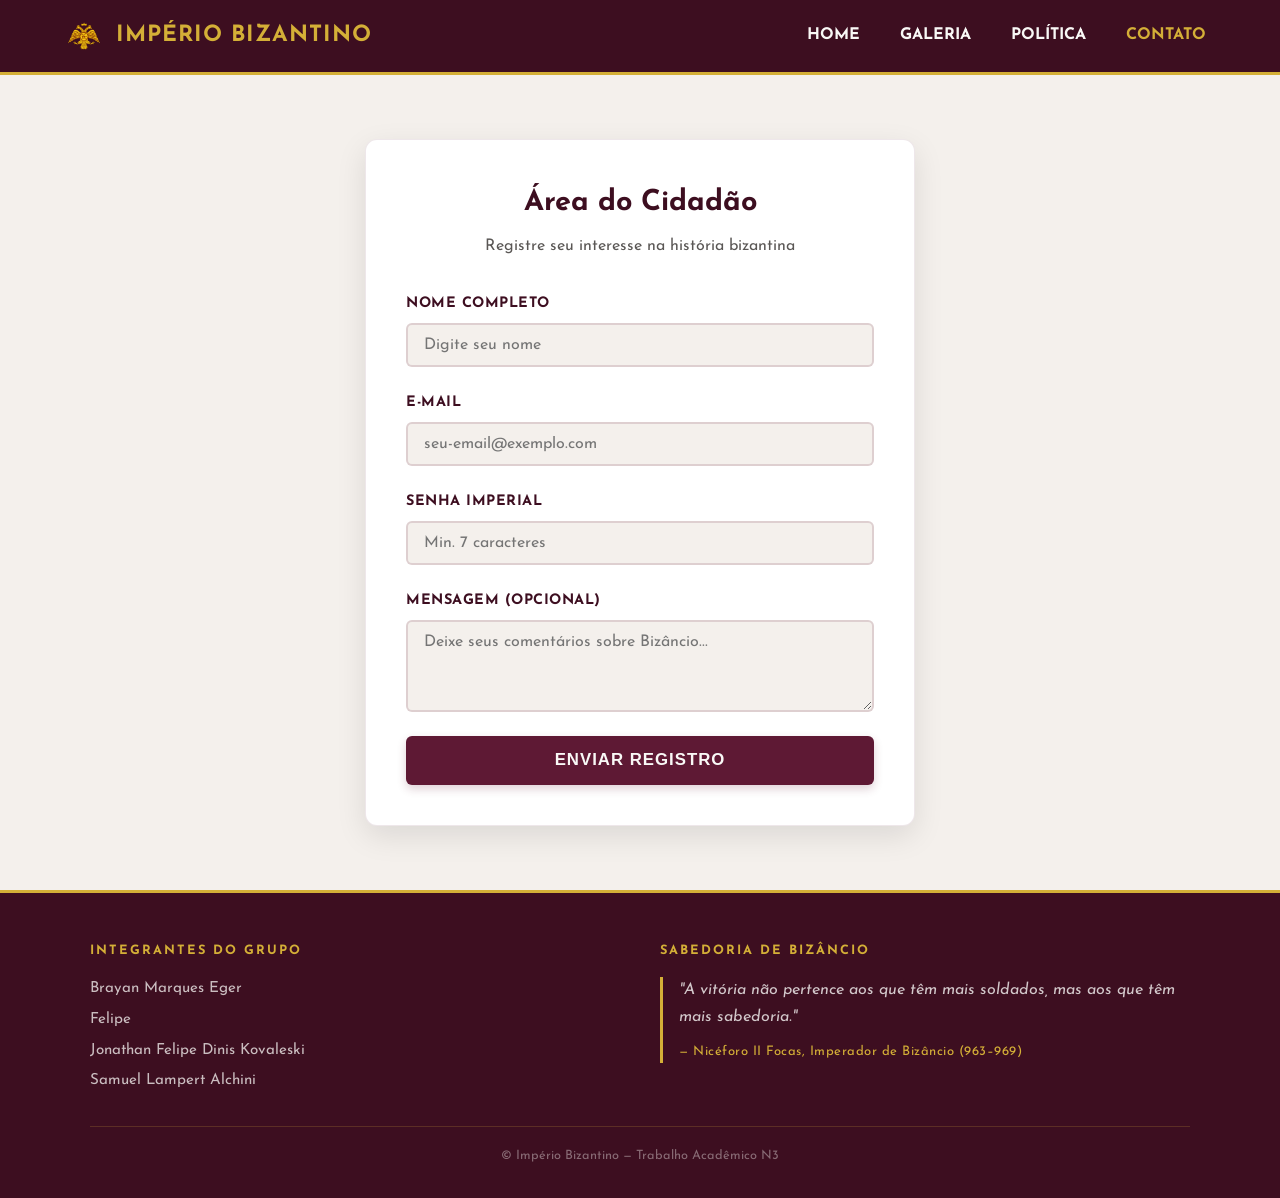
==== byzantinedev/contato.html @ b1e902a7 "First Commit Criação da arquitetura e esqueleto do projeto." ====
<!DOCTYPE html>
<html lang="pt-br">
<head>
    <meta charset="UTF-8">
    <meta name="description" content="Registre seu interesse na história do Império Bizantino e envie uma mensagem.">
    <meta name="viewport" content="width=device-width, initial-scale=1.0">
    <link rel="stylesheet" href="styles.css">
    <link rel="preconnect" href="https://fonts.googleapis.com">
    <link rel="preconnect" href="https://fonts.gstatic.com" crossorigin>
    <link href="https://fonts.googleapis.com/css2?family=Josefin+Sans:wght@400;500;700&display=swap" rel="stylesheet">
    <title>Império Bizantino - Contato</title>
</head>
<body>
    <header>
        <a href="index.html" class="logo">
            <img src="img/ByzantineEagle.png" alt="Águia Bizantina"> 
            <h1>Império Bizantino</h1>
        </a>
        <nav>
            <a href="index.html">Home</a>
            <a href="galeria.html">Galeria</a>
            <a href="politica.html">Política</a>
            <a href="contato.html" class="active">Contato</a>
        </nav>
        <button class="hamburger" id="hamburger" aria-label="Abrir menu" aria-expanded="false">
          <span></span><span></span><span></span>
        </button>
    </header>

    <main class="contato-container">
        <section class="contato-card">
            <h2 class="contato-card__title">Área do Cidadão</h2>
            <p class="contato-card__subtitle">Registre seu interesse na história bizantina</p>
            
            <form id="contactForm" novalidate>
                <div class="form-group">
                    <label for="name" class="form-label">Nome Completo</label>
                    <input type="text" id="name" class="form-input" placeholder="Digite seu nome" required>
                    <span id="nameError" class="form-error">O nome deve conter pelo menos 3 caracteres.</span>
                </div>
                
                <div class="form-group">
                    <label for="email" class="form-label">E-mail</label>
                    <input type="email" id="email" class="form-input" placeholder="seu-email@exemplo.com" required>
                    <span id="emailError" class="form-error">Digite um formato de e-mail válido.</span>
                </div>

                <div class="form-group">
                    <label for="password" class="form-label">Senha Imperial</label>
                    <input type="password" id="password" class="form-input" placeholder="Min. 7 caracteres" required>
                    <span id="passwordError" class="form-error">A senha deve ter mais de 6 caracteres.</span>
                </div>

                <div class="form-group">
                    <label for="message" class="form-label">Mensagem (Opcional)</label>
                    <textarea id="message" class="form-input" rows="4" placeholder="Deixe seus comentários sobre Bizâncio..."></textarea>
                </div>

                <button type="submit" class="btn-submit">Enviar Registro</button>
            </form>
        </section>
    </main>

    <!-- Success Modal Overlay -->
    <div id="feedbackOverlay" class="feedback-overlay">
        <div class="feedback-card">
            <div class="feedback-icon">✓</div>
            <h3 class="feedback-title">Registro Concluído!</h3>
            <p class="feedback-message">Sua mensagem foi enviada e seu registro no Império de Bizâncio foi simulado com sucesso. Bem-vindo à corte imperial!</p>
            <button id="closeFeedback" class="btn btn--primary">Continuar Navegando</button>
        </div>
    </div>

    <script>
        document.getElementById('contactForm').addEventListener('submit', function(event) {
            event.preventDefault();
            
            // Elements
            const nameInput = document.getElementById('name');
            const emailInput = document.getElementById('email');
            const passwordInput = document.getElementById('password');
            
            const nameError = document.getElementById('nameError');
            const emailError = document.getElementById('emailError');
            const passwordError = document.getElementById('passwordError');
            
            let isValid = true;
            
            // Clean active errors
            nameError.classList.remove('active');
            emailError.classList.remove('active');
            passwordError.classList.remove('active');
            
            // Validate Name
            if (nameInput.value.trim().length < 3) {
                nameError.classList.add('active');
                isValid = false;
            }
            
            // Validate Email with Regex
            const emailRegex = /^[^\s@]+@[^\s@]+\.[^\s@]+$/;
            if (!emailRegex.test(emailInput.value.trim())) {
                emailError.classList.add('active');
                isValid = false;
            }
            
            // Validate Password (must contain more than 6 characters/digits)
            if (passwordInput.value.length <= 6) {
                passwordError.classList.add('active');
                isValid = false;
            }
            
            if (isValid) {
                // Show Success Modal
                const overlay = document.getElementById('feedbackOverlay');
                overlay.style.display = 'flex';
                // Trigger reflow for transition
                overlay.offsetHeight;
                overlay.classList.add('active');
                
                // Clear Form
                document.getElementById('contactForm').reset();
            }
        });

        // Close Modal
        document.getElementById('closeFeedback').addEventListener('click', function() {
            const overlay = document.getElementById('feedbackOverlay');
            overlay.classList.remove('active');
            setTimeout(() => {
                overlay.style.display = 'none';
            }, 400); // matches the CSS transition length
        });
    </script>
  <footer>
    <div class="footer-inner">
      <div class="footer-section">
        <h3 class="footer-section__title">Integrantes do Grupo</h3>
        <ul class="footer-names">
          <li>Brayan Marques Eger</li>
          <li>Felipe</li>
          <li>Jonathan Felipe Dinis Kovaleski</li>
          <li>Samuel Lampert Alchini</li>
        </ul>
      </div>
      <div class="footer-section">
        <h3 class="footer-section__title">Sabedoria de Bizâncio</h3>
        <blockquote class="footer-quote">
          "A vitória não pertence aos que têm mais soldados, mas aos que têm mais sabedoria."
          <cite>— Nicéforo II Focas, Imperador de Bizâncio (963–969)</cite>
        </blockquote>
      </div>
    </div>
    <p class="footer-bottom">© Império Bizantino — Trabalho Acadêmico N3</p>
  </footer>
  <script>
    const hamburger = document.getElementById("hamburger");
    const nav = document.querySelector("header nav");
    hamburger.addEventListener("click", () => {
      const isOpen = nav.classList.toggle("open");
      hamburger.classList.toggle("open", isOpen);
      hamburger.setAttribute("aria-expanded", isOpen);
    });
    nav.querySelectorAll("a").forEach(link => {
      link.addEventListener("click", () => {
        nav.classList.remove("open");
        hamburger.classList.remove("open");
        hamburger.setAttribute("aria-expanded", "false");
      });
    });
  </script>
</body>
</html>
---- byzantinedev/styles.css ----
:root {
  --color-primary: #5E1934; 
  --color-primary-light: #832A4D;
  --color-primary-dark: #3D0E20;
  --color-accent: #D4AF37;
  --color-accent-light: #E5C768;
  --color-secondary: #1F305E;
  --color-terracotta: #A23A36;
  --bg-primary: #F4F0EC; 
  --bg-surface: #FFFFFF;
  --bg-dark: #1A181C;
  --text-primary: #2C2A29;
  --text-secondary: #5A5755;
  --text-inverse: #F9F8F6;
}

/* Reset & Base Styles */
* {
  box-sizing: border-box;
  margin: 0;
  padding: 0;
}

body {
  font-family: 'Josefin Sans', sans-serif;
  background-color: var(--bg-primary);
  color: var(--text-primary);
  line-height: 1.6;
  min-height: 100vh;
  display: flex;
  flex-direction: column;
}

/* Header & Navigation */
header {
  background-color: var(--color-primary-dark);
  border-bottom: 3px solid var(--color-accent);
  display: flex;
  justify-content: space-between;
  align-items: center;
  padding: 1rem 5%;
  position: sticky;
  top: 0;
  z-index: 1000;
}

header .logo {
  display: flex;
  align-items: center;
  gap: 12px;
  text-decoration: none;
  color: var(--color-accent);
}

header .logo img {
  width: 40px;
  height: 40px;
}

header .logo h1 {
  font-size: 1.4rem;
  font-weight: 700;
  text-transform: uppercase;
  letter-spacing: 1px;
}

header nav {
  display: flex;
  gap: 20px;
}

header nav a {
  color: var(--text-inverse);
  text-decoration: none;
  font-size: 1rem;
  font-weight: 700;
  text-transform: uppercase;
  padding: 5px 10px;
  transition: color 0.2s ease;
}

header nav a:hover, header nav a.active {
  color: var(--color-accent);
}

@media (max-width: 600px) {
  header {
    flex-direction: column;
    gap: 15px;
    padding: 1rem;
  }
}


/* Buttons */
.btn {
  display: inline-block;
  text-decoration: none;
  font-size: 1rem;
  font-weight: 700;
  text-transform: uppercase;
  letter-spacing: 1px;
  padding: 0.8rem 1.8rem;
  border-radius: 4px;
  transition: all 0.3s ease;
  cursor: pointer;
}

.btn--primary {
  background-color: var(--color-accent);
  color: var(--color-primary-dark);
  border: 2px solid var(--color-accent);
}

.btn--primary:hover {
  background-color: var(--color-accent-light);
  border-color: var(--color-accent-light);
  transform: translateY(-2px);
  box-shadow: 0 5px 15px rgba(212, 175, 55, 0.4);
}

.btn--outline {
  background-color: transparent;
  color: var(--color-accent);
  border: 2px solid var(--color-accent);
}

.btn--outline:hover {
  background-color: var(--color-accent);
  color: var(--color-primary-dark);
  transform: translateY(-2px);
  box-shadow: 0 5px 15px rgba(212, 175, 55, 0.3);
}

@media (max-width: 768px) {
  .hero {
    padding: 2rem 1.5rem;
  }
  .hero__title {
    font-size: 2.2rem;
  }
  .hero__desc {
    font-size: 1rem;
  }
}

/* Contact Section & Form Styling */
.contato-container {
  flex: 1;
  display: flex;
  align-items: center;
  justify-content: center;
  padding: 4rem 2rem;
  background-color: var(--bg-primary);
}

.contato-card {
  background-color: var(--bg-surface);
  border-radius: 12px;
  box-shadow: 0 10px 30px rgba(0, 0, 0, 0.1);
  border: 1px solid rgba(94, 25, 52, 0.1);
  width: 100%;
  max-width: 550px;
  padding: 2.5rem;
}

.contato-card__title {
  color: var(--color-primary-dark);
  font-size: 1.8rem;
  margin-bottom: 0.5rem;
  text-align: center;
  font-weight: 700;
}

.contato-card__subtitle {
  color: var(--text-secondary);
  text-align: center;
  margin-bottom: 2rem;
  font-size: 1rem;
}

.form-group {
  margin-bottom: 1.5rem;
  display: flex;
  flex-direction: column;
  gap: 0.5rem;
}

.form-label {
  font-size: 0.9rem;
  font-weight: 700;
  color: var(--color-primary-dark);
  text-transform: uppercase;
  letter-spacing: 0.5px;
}

.form-input {
  font-family: inherit;
  font-size: 1rem;
  padding: 0.75rem 1rem;
  border: 2px solid rgba(94, 25, 52, 0.15);
  border-radius: 6px;
  background-color: var(--bg-primary);
  color: var(--text-primary);
  transition: all 0.3s ease;
}

.form-input:focus {
  outline: none;
  border-color: var(--color-accent);
  background-color: var(--bg-surface);
  box-shadow: 0 0 0 4px rgba(212, 175, 55, 0.15);
}

.form-error {
  color: var(--color-terracotta);
  font-size: 0.85rem;
  font-weight: 500;
  display: none;
  margin-top: 0.25rem;
}

.form-error.active {
  display: block;
}

.btn-submit {
  width: 100%;
  padding: 0.9rem;
  font-size: 1.05rem;
  background-color: var(--color-primary);
  color: var(--text-inverse);
  border: none;
  border-radius: 6px;
  cursor: pointer;
  font-weight: 700;
  text-transform: uppercase;
  letter-spacing: 1px;
  transition: all 0.3s ease;
  box-shadow: 0 4px 10px rgba(94, 25, 52, 0.2);
}

.btn-submit:hover {
  background-color: var(--color-primary-light);
  transform: translateY(-2px);
  box-shadow: 0 6px 15px rgba(94, 25, 52, 0.3);
}

/* Success Modal / Feedback Overlay */
.feedback-overlay {
  position: fixed;
  top: 0;
  left: 0;
  width: 100%;
  height: 100%;
  background-color: rgba(26, 24, 28, 0.85);
  backdrop-filter: blur(8px);
  display: none;
  align-items: center;
  justify-content: center;
  z-index: 2000;
  opacity: 0;
  transition: opacity 0.4s ease;
}

.feedback-overlay.active {
  display: flex;
  opacity: 1;
}

.feedback-card {
  background-color: var(--bg-surface);
  border-radius: 12px;
  padding: 3rem 2rem;
  max-width: 450px;
  width: 90%;
  text-align: center;
  box-shadow: 0 20px 50px rgba(0, 0, 0, 0.3);
  border: 2px solid var(--color-accent);
  transform: scale(0.8);
  transition: transform 0.4s cubic-bezier(0.175, 0.885, 0.32, 1.275);
}

.feedback-overlay.active .feedback-card {
  transform: scale(1);
}

.feedback-icon {
  width: 70px;
  height: 70px;
  margin: 0 auto 1.5rem;
  background-color: rgba(212, 175, 55, 0.1);
  border-radius: 50%;
  display: flex;
  align-items: center;
  justify-content: center;
  color: var(--color-accent);
  font-size: 2.2rem;
  border: 2px solid var(--color-accent);
}

.feedback-title {
  color: var(--color-primary-dark);
  font-size: 1.8rem;
  margin-bottom: 1rem;
  font-weight: 700;
}

.feedback-message {
  color: var(--text-secondary);
  font-size: 1.05rem;
  margin-bottom: 2rem;
  line-height: 1.6;
}



/* ===== HAMBURGER MENU ===== */
.hamburger {
  display: none;
  flex-direction: column;
  justify-content: center;
  gap: 5px;
  background: none;
  border: none;
  cursor: pointer;
  padding: 6px;
  z-index: 1100;
}

.hamburger span {
  display: block;
  width: 26px;
  height: 2px;
  background-color: var(--color-accent);
  border-radius: 2px;
  transition: transform 0.35s ease, opacity 0.25s ease;
  transform-origin: center;
}

.hamburger.open span:nth-child(1) {
  transform: translateY(7px) rotate(45deg);
}
.hamburger.open span:nth-child(2) {
  opacity: 0;
  transform: scaleX(0);
}
.hamburger.open span:nth-child(3) {
  transform: translateY(-7px) rotate(-45deg);
}

@media (max-width: 700px) {
  .hamburger {
    display: flex;
  }

  header nav {
    display: none;
    position: fixed;
    top: 0;
    left: 0;
    width: 100%;
    height: 100vh;
    background-color: var(--color-primary-dark);
    flex-direction: column;
    align-items: center;
    justify-content: center;
    gap: 0;
    z-index: 1000;
  }

  header nav.open {
    display: flex;
  }

  header nav a {
    opacity: 0;
    transform: translateX(-40px);
    font-size: 1.6rem;
    padding: 1.2rem 2rem;
    width: 100%;
    text-align: center;
    border-bottom: 1px solid rgba(212, 175, 55, 0.15);
    transition: color 0.2s ease;
  }

  header nav.open a:nth-child(1) { animation: slideIn 0.35s 0.05s forwards; }
  header nav.open a:nth-child(2) { animation: slideIn 0.35s 0.15s forwards; }
  header nav.open a:nth-child(3) { animation: slideIn 0.35s 0.25s forwards; }
  header nav.open a:nth-child(4) { animation: slideIn 0.35s 0.35s forwards; }
}

@keyframes slideIn {
  to {
    opacity: 1;
    transform: translateX(0);
  }
}

/* ===== FOOTER ===== */
footer {
  background-color: var(--color-primary-dark);
  border-top: 3px solid var(--color-accent);
  color: var(--text-inverse);
  padding: 3rem 5% 2rem;
  margin-top: auto;
}

.footer-inner {
  max-width: 1100px;
  margin: 0 auto;
  display: grid;
  grid-template-columns: 1fr 1fr;
  gap: 2.5rem;
}

.footer-section__title {
  color: var(--color-accent);
  font-size: 0.8rem;
  font-weight: 700;
  text-transform: uppercase;
  letter-spacing: 2px;
  margin-bottom: 1rem;
}

.footer-names {
  list-style: none;
  display: flex;
  flex-direction: column;
  gap: 0.4rem;
}

.footer-names li {
  font-size: 0.95rem;
  color: rgba(249, 248, 246, 0.75);
}

.footer-quote {
  font-size: 1rem;
  line-height: 1.7;
  color: rgba(249, 248, 246, 0.8);
  font-style: italic;
  border-left: 3px solid var(--color-accent);
  padding-left: 1rem;
}

.footer-quote cite {
  display: block;
  margin-top: 0.6rem;
  font-style: normal;
  font-size: 0.82rem;
  color: var(--color-accent);
  letter-spacing: 0.5px;
}

.footer-bottom {
  max-width: 1100px;
  margin: 2rem auto 0;
  padding-top: 1.2rem;
  border-top: 1px solid rgba(212, 175, 55, 0.2);
  text-align: center;
  font-size: 0.8rem;
  color: rgba(249, 248, 246, 0.4);
}

@media (max-width: 600px) {
  .footer-inner {
    grid-template-columns: 1fr;
    gap: 2rem;
  }
}
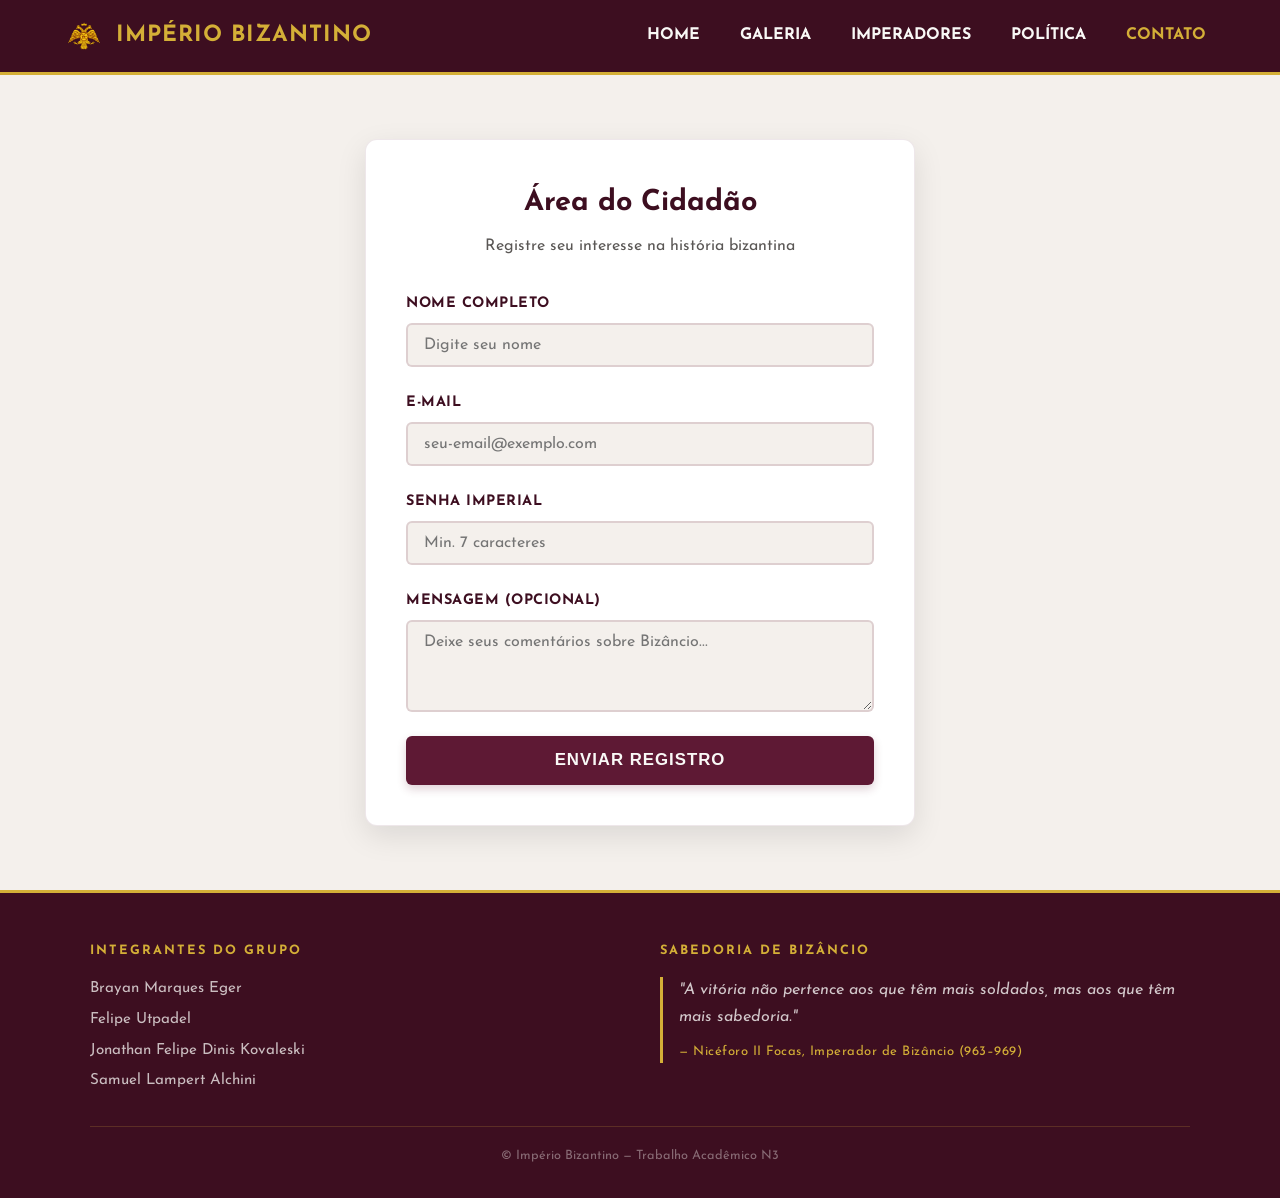
==== commit b0e5db92: "criação dos imperadores e alteração no footer com o nome do felipe" ====
--- a/byzantinedev/contato.html
+++ b/byzantinedev/contato.html
@@ -19,6 +19,7 @@
         <nav>
             <a href="index.html">Home</a>
             <a href="galeria.html">Galeria</a>
+            <a href="imperadores.html">Imperadores</a>
             <a href="politica.html">Política</a>
             <a href="contato.html" class="active">Contato</a>
         </nav>
@@ -61,7 +62,7 @@
         </section>
     </main>
 
-    <!-- Success Modal Overlay -->
+    
     <div id="feedbackOverlay" class="feedback-overlay">
         <div class="feedback-card">
             <div class="feedback-icon">✓</div>
@@ -75,7 +76,7 @@
         document.getElementById('contactForm').addEventListener('submit', function(event) {
             event.preventDefault();
             
-            // Elements
+            
             const nameInput = document.getElementById('name');
             const emailInput = document.getElementById('email');
             const passwordInput = document.getElementById('password');
@@ -86,50 +87,50 @@
             
             let isValid = true;
             
-            // Clean active errors
+            
             nameError.classList.remove('active');
             emailError.classList.remove('active');
             passwordError.classList.remove('active');
             
-            // Validate Name
+            
             if (nameInput.value.trim().length < 3) {
                 nameError.classList.add('active');
                 isValid = false;
             }
             
-            // Validate Email with Regex
+            
             const emailRegex = /^[^\s@]+@[^\s@]+\.[^\s@]+$/;
             if (!emailRegex.test(emailInput.value.trim())) {
                 emailError.classList.add('active');
                 isValid = false;
             }
             
-            // Validate Password (must contain more than 6 characters/digits)
+            
             if (passwordInput.value.length <= 6) {
                 passwordError.classList.add('active');
                 isValid = false;
             }
             
             if (isValid) {
-                // Show Success Modal
+                
                 const overlay = document.getElementById('feedbackOverlay');
                 overlay.style.display = 'flex';
-                // Trigger reflow for transition
+                
                 overlay.offsetHeight;
                 overlay.classList.add('active');
                 
-                // Clear Form
+                
                 document.getElementById('contactForm').reset();
             }
         });
 
-        // Close Modal
+        
         document.getElementById('closeFeedback').addEventListener('click', function() {
             const overlay = document.getElementById('feedbackOverlay');
             overlay.classList.remove('active');
             setTimeout(() => {
                 overlay.style.display = 'none';
-            }, 400); // matches the CSS transition length
+            }, 400); 
         });
     </script>
   <footer>
@@ -138,7 +139,7 @@
         <h3 class="footer-section__title">Integrantes do Grupo</h3>
         <ul class="footer-names">
           <li>Brayan Marques Eger</li>
-          <li>Felipe</li>
+          <li>Felipe Utpadel</li>
           <li>Jonathan Felipe Dinis Kovaleski</li>
           <li>Samuel Lampert Alchini</li>
         </ul>
@@ -160,12 +161,14 @@
       const isOpen = nav.classList.toggle("open");
       hamburger.classList.toggle("open", isOpen);
       hamburger.setAttribute("aria-expanded", isOpen);
+      document.body.classList.toggle("no-scroll", isOpen);
     });
     nav.querySelectorAll("a").forEach(link => {
       link.addEventListener("click", () => {
         nav.classList.remove("open");
         hamburger.classList.remove("open");
         hamburger.setAttribute("aria-expanded", "false");
+        document.body.classList.remove("no-scroll");
       });
     });
   </script>
--- a/byzantinedev/styles.css
+++ b/byzantinedev/styles.css
@@ -14,7 +14,7 @@
   --text-inverse: #F9F8F6;
 }
 
-/* Reset & Base Styles */
+
 * {
   box-sizing: border-box;
   margin: 0;
@@ -31,7 +31,7 @@
   flex-direction: column;
 }
 
-/* Header & Navigation */
+
 header {
   background-color: var(--color-primary-dark);
   border-bottom: 3px solid var(--color-accent);
@@ -92,7 +92,7 @@
 }
 
 
-/* Buttons */
+
 .btn {
   display: inline-block;
   text-decoration: none;
@@ -144,7 +144,7 @@
   }
 }
 
-/* Contact Section & Form Styling */
+
 .contato-container {
   flex: 1;
   display: flex;
@@ -246,7 +246,7 @@
   box-shadow: 0 6px 15px rgba(94, 25, 52, 0.3);
 }
 
-/* Success Modal / Feedback Overlay */
+
 .feedback-overlay {
   position: fixed;
   top: 0;
@@ -315,7 +315,11 @@
 
 
 
-/* ===== HAMBURGER MENU ===== */
+body.no-scroll {
+  overflow: hidden;
+}
+
+
 .hamburger {
   display: none;
   flex-direction: column;
@@ -350,8 +354,16 @@
 }
 
 @media (max-width: 700px) {
+  header {
+    position: relative;
+  }
+
   .hamburger {
     display: flex;
+    position: absolute;
+    top: 1.2rem;
+    right: 1.2rem;
+    z-index: 1200;
   }
 
   header nav {
@@ -366,7 +378,7 @@
     align-items: center;
     justify-content: center;
     gap: 0;
-    z-index: 1000;
+    z-index: 1100;
   }
 
   header nav.open {
@@ -397,7 +409,7 @@
   }
 }
 
-/* ===== FOOTER ===== */
+
 footer {
   background-color: var(--color-primary-dark);
   border-top: 3px solid var(--color-accent);
